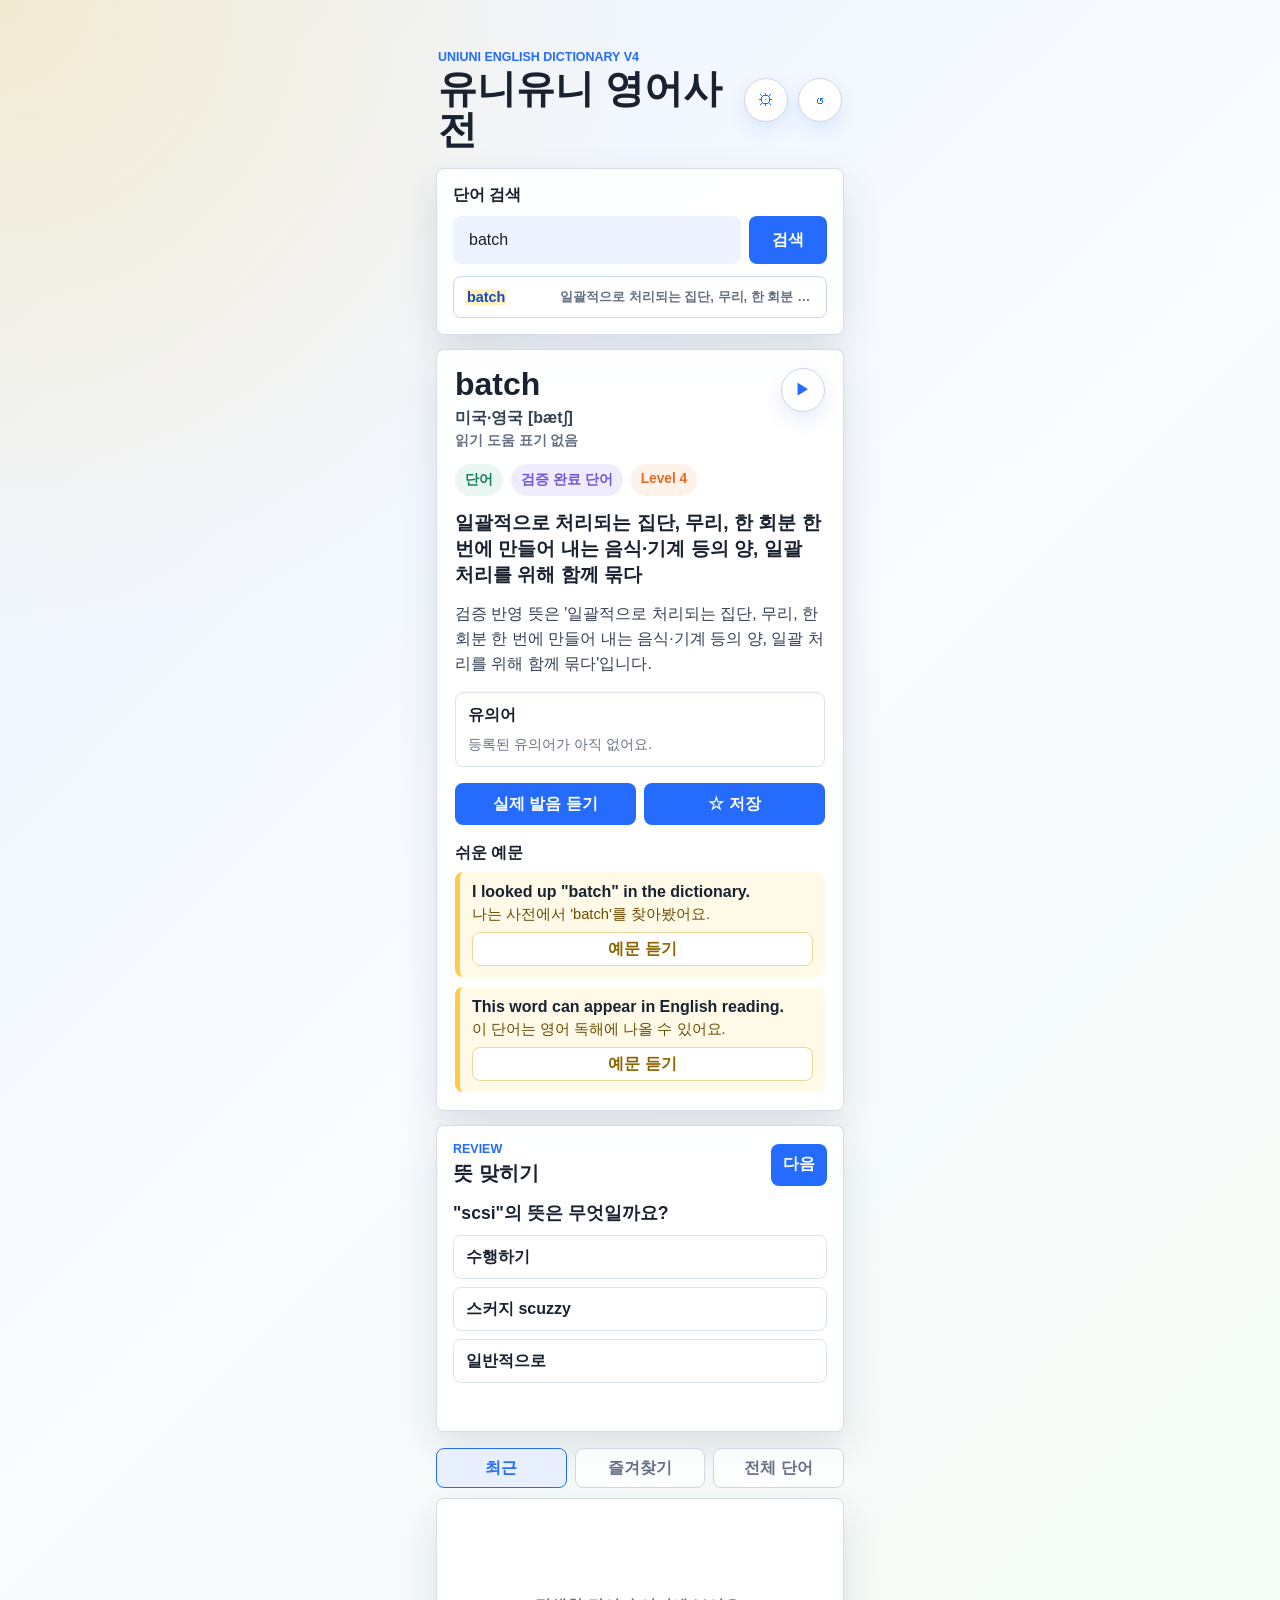
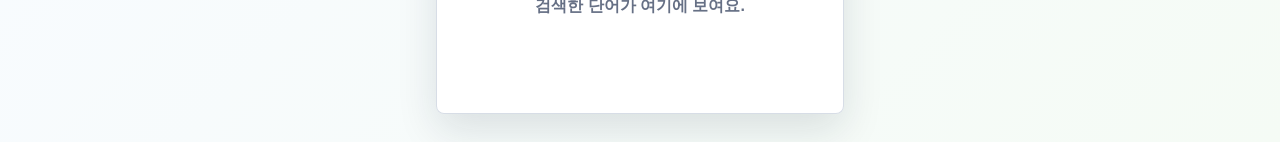
==== docs/index.html @ 1363a423 "Update dictionary app v71" ====
<!doctype html>
<html lang="ko">
  <head>
    <meta charset="UTF-8" />
    <meta name="viewport" content="width=device-width, initial-scale=1.0" />
    <meta name="theme-color" content="#246bfe" />
    <meta name="description" content="유니유니 영어사전, 한영사전, 발음, 예문, 업무 영어 학습이 가능한 앱" />
    <link rel="manifest" href="manifest.json" />
    <link rel="icon" href="icon.svg" type="image/svg+xml" />
    <link rel="apple-touch-icon" href="icon.svg" />
    <title>유니유니 영어사전 V4</title>
    <link rel="stylesheet" href="styles.css" />
  </head>
  <body>
    <main class="app-shell">
      <section class="top-bar" aria-label="앱 소개">
        <div>
          <p class="eyebrow">UNIUNI ENGLISH DICTIONARY V4</p>
          <h1>유니유니 영어사전</h1>
        </div>
        <div class="top-actions">
          <button class="icon-button" id="propertiesButton" type="button" title="속성 보기" aria-label="속성 보기">
            <span aria-hidden="true">&#9881;</span>
          </button>
          <button class="icon-button" id="clearAllButton" type="button" title="기록 지우기" aria-label="기록 지우기">
            <span aria-hidden="true">↺</span>
          </button>
        </div>
      </section>

      <section class="search-panel" aria-label="단어 검색">
        <label for="searchInput">단어 검색</label>
        <div class="search-row">
          <input id="searchInput" type="search" placeholder="apple 또는 사과" autocomplete="off" />
          <button id="searchButton" type="button">검색</button>
        </div>
        <div class="suggestions" id="suggestions" aria-label="추천 단어"></div>
      </section>

      <section class="result-panel" id="resultPanel" aria-live="polite"></section>

      <section class="quiz-panel" aria-label="단어 퀴즈">
        <div class="quiz-heading">
          <div>
            <p class="eyebrow">Review</p>
            <h2>뜻 맞히기</h2>
          </div>
          <button class="small-action" id="nextQuizButton" type="button">다음</button>
        </div>
        <p class="quiz-question" id="quizQuestion"></p>
        <div class="quiz-options" id="quizOptions"></div>
        <p class="quizFeedback" id="quizFeedback" aria-live="polite"></p>
      </section>

      <nav class="tabs" aria-label="단어 목록 보기">
        <button class="tab is-active" type="button" data-tab="recent">최근</button>
        <button class="tab" type="button" data-tab="favorites">즐겨찾기</button>
        <button class="tab" type="button" data-tab="all">전체 단어</button>
      </nav>

      <section class="word-list" id="wordList" aria-label="단어 목록"></section>
    </main>

    <div class="modal-backdrop" id="propertiesModal" hidden>
      <section class="properties-modal" role="dialog" aria-modal="true" aria-labelledby="propertiesTitle">
        <div class="properties-header">
          <div>
            <p class="eyebrow">App Status</p>
            <h2 id="propertiesTitle">사전 속성</h2>
          </div>
          <button class="icon-button modal-close" id="propertiesCloseButton" type="button" title="닫기" aria-label="닫기">
            <span aria-hidden="true">&times;</span>
          </button>
        </div>
        <div class="properties-body" id="propertiesBody"></div>
      </section>
    </div>

    <script src="vocab-bank.js"></script>
    <script src="top1000-supplement.js"></script>
    <script src="top2000-supplement.js"></script>
    <script src="top2200-supplement.js"></script>
    <script src="ministry3000-supplement.js"></script>
    <script src="verified-bank-supplement.js"></script>
    <script src="verified-meaning-overrides.js"></script>
    <script src="manual-meaning-overrides.js"></script>
    <script src="manual-extra-overrides.js"></script>
    <script src="manual-middle-school-additions.js"></script>
    <script src="manual-excluded-words.js"></script>
    <script src="manual-proper-noun-overrides.js"></script>
    <script src="naver-pronunciation-overrides.js"></script>
    <script src="manual-pronunciation-overrides.js"></script>
    <script src="app.js"></script>
    <script>
      if ("serviceWorker" in navigator) {
        window.addEventListener("load", () => {
          let refreshing = false;

          navigator.serviceWorker.addEventListener("controllerchange", () => {
            if (refreshing) {
              return;
            }
            refreshing = true;
            window.location.reload();
          });

          navigator.serviceWorker.register("./service-worker.js").then((registration) => {
            registration.update();

            if (registration.waiting) {
              registration.waiting.postMessage({ type: "SKIP_WAITING" });
            }

            registration.addEventListener("updatefound", () => {
              const newWorker = registration.installing;
              if (!newWorker) {
                return;
              }

              newWorker.addEventListener("statechange", () => {
                if (newWorker.state === "installed" && navigator.serviceWorker.controller) {
                  newWorker.postMessage({ type: "SKIP_WAITING" });
                }
              });
            });
          });
        });
      }
    </script>
  </body>
</html>
---- docs/styles.css ----
:root {
  color-scheme: light;
  --bg: #f4f7fb;
  --ink: #182230;
  --muted: #667085;
  --line: #d0d7e2;
  --panel: #ffffff;
  --blue: #246bfe;
  --blue-dark: #1649bb;
  --green: #17805b;
  --yellow: #ffc94a;
  --pink: #f45b8d;
  --orange: #e56a2c;
  --purple: #7255d8;
  --shadow: 0 16px 40px rgba(20, 32, 52, 0.12);
}

* {
  box-sizing: border-box;
}

body {
  min-height: 100vh;
  margin: 0;
  background:
    radial-gradient(circle at top left, rgba(255, 201, 74, 0.25), transparent 30%),
    linear-gradient(135deg, #edf4ff 0%, #f8fbff 48%, #f5fbf5 100%);
  color: var(--ink);
  font-family: "Segoe UI", "Apple SD Gothic Neo", Arial, sans-serif;
}

button,
input {
  font: inherit;
}

.app-shell {
  width: min(100%, 440px);
  min-height: 100vh;
  margin: 0 auto;
  padding: 20px 16px 28px;
}

.top-bar {
  display: flex;
  align-items: center;
  justify-content: space-between;
  gap: 16px;
  padding: 14px 2px 18px;
}

.top-actions {
  display: flex;
  align-items: center;
  gap: 10px;
}

.eyebrow {
  margin: 0 0 4px;
  color: var(--blue);
  font-size: 0.78rem;
  font-weight: 800;
  letter-spacing: 0;
  text-transform: uppercase;
}

h1 {
  margin: 0;
  font-size: clamp(1.85rem, 9vw, 2.45rem);
  line-height: 1.05;
}

.icon-button {
  display: grid;
  place-items: center;
  width: 44px;
  height: 44px;
  border: 1px solid var(--line);
  border-radius: 50%;
  background: var(--panel);
  color: var(--blue);
  box-shadow: 0 8px 20px rgba(36, 107, 254, 0.12);
  cursor: pointer;
}

.icon-button:active {
  transform: translateY(1px);
}

.search-panel,
.result-panel,
.word-list,
.quiz-panel {
  background: rgba(255, 255, 255, 0.92);
  border: 1px solid rgba(208, 215, 226, 0.85);
  border-radius: 8px;
  box-shadow: var(--shadow);
}

.search-panel {
  padding: 16px;
}

.search-panel label {
  display: block;
  margin-bottom: 10px;
  font-weight: 800;
}

.search-row {
  display: grid;
  grid-template-columns: 1fr 78px;
  gap: 8px;
}

input[type="search"] {
  min-width: 0;
  height: 48px;
  border: 2px solid transparent;
  border-radius: 8px;
  background: #eef4ff;
  color: var(--ink);
  padding: 0 14px;
  outline: none;
}

input[type="search"]:focus {
  border-color: var(--blue);
  background: #fff;
}

.search-row button,
.primary-action,
.small-action {
  border: 0;
  border-radius: 8px;
  background: var(--blue);
  color: #fff;
  font-weight: 800;
  cursor: pointer;
}

.search-row button {
  height: 48px;
}

.suggestions {
  display: flex;
  flex-wrap: wrap;
  gap: 8px;
  margin-top: 12px;
}

.suggestions.is-autocomplete {
  display: grid;
  gap: 6px;
}

.suggestion-chip {
  min-height: 34px;
  border: 1px solid #c9d8f5;
  border-radius: 999px;
  background: #fff;
  color: var(--blue);
  padding: 0 12px;
  font-size: 0.9rem;
  font-weight: 800;
  cursor: pointer;
}

.suggestion-chip.is-autocomplete {
  display: grid;
  grid-template-columns: minmax(86px, auto) 1fr;
  align-items: center;
  gap: 8px;
  width: 100%;
  min-height: 42px;
  border-radius: 8px;
  text-align: left;
}

.suggestion-word {
  color: var(--blue);
}

.suggestion-word mark {
  background: #fff2bf;
  color: var(--blue-dark);
  padding: 0 1px;
}

.suggestion-meaning {
  min-width: 0;
  color: var(--muted);
  font-size: 0.82rem;
  font-weight: 700;
  overflow: hidden;
  text-overflow: ellipsis;
  white-space: nowrap;
}

.search-row button:active,
.primary-action:active,
.small-action:active {
  background: var(--blue-dark);
}

.result-panel {
  min-height: 230px;
  margin-top: 14px;
  padding: 18px;
}

.empty-state {
  display: grid;
  align-content: center;
  min-height: 190px;
  color: var(--muted);
  text-align: center;
}

.word-heading {
  display: flex;
  align-items: flex-start;
  justify-content: space-between;
  gap: 14px;
}

.word-title {
  margin: 0;
  font-size: 2rem;
  line-height: 1.05;
}

.pronunciation {
  margin: 6px 0 0;
  color: var(--muted);
  font-weight: 700;
}

.pronunciation span {
  display: block;
}

.ipa-status {
  color: #344054;
}

.pron-help {
  margin-top: 3px;
  color: var(--muted);
  font-size: 0.86rem;
}

.badge-row {
  display: flex;
  flex-wrap: wrap;
  gap: 8px;
  margin: 14px 0;
}

.badge {
  border-radius: 999px;
  background: #e9f6f1;
  color: var(--green);
  padding: 7px 10px;
  font-size: 0.86rem;
  font-weight: 800;
}

.badge.category {
  background: #f0ecff;
  color: var(--purple);
}

.badge.level {
  background: #fff2e9;
  color: var(--orange);
}

.meaning {
  margin: 0 0 14px;
  font-size: 1.2rem;
  font-weight: 800;
}

.definition {
  margin: 0 0 16px;
  color: #344054;
  line-height: 1.55;
}

.sense-card {
  margin: 0 0 16px;
  border: 1px solid #dbe4f0;
  border-radius: 8px;
  background: #ffffff;
  padding: 12px;
}

.sense-card h3 {
  margin: 0 0 10px;
  font-size: 1rem;
}

.sense-list {
  display: grid;
  gap: 10px;
  margin: 0;
  padding-left: 22px;
}

.sense-list li {
  padding-left: 2px;
  color: #344054;
  line-height: 1.5;
}

.sense-part {
  display: inline-block;
  min-width: 38px;
  margin-right: 6px;
  border-radius: 999px;
  background: #eef6ff;
  color: var(--blue);
  font-size: 0.8rem;
  font-weight: 800;
  text-align: center;
}

.sense-meaning {
  font-weight: 750;
}

.sense-reference {
  margin-left: 4px;
  color: var(--muted);
  font-size: 0.9rem;
}

.inflection-card {
  margin: 0 0 16px;
  border: 1px solid #dbe4f0;
  border-radius: 8px;
  background: #fbfcff;
  padding: 12px;
}

.inflection-card h3 {
  margin: 0 0 10px;
  font-size: 1rem;
}

.inflection-list {
  display: grid;
  grid-template-columns: repeat(2, minmax(0, 1fr));
  gap: 10px;
  margin: 0;
}

.inflection-list div {
  min-width: 0;
  border-radius: 8px;
  background: #f3f7ff;
  padding: 10px;
}

.inflection-list dt {
  margin: 0 0 5px;
  color: var(--muted);
  font-size: 0.82rem;
  font-style: italic;
  font-weight: 750;
}

.inflection-list dd {
  margin: 0;
  color: var(--ink);
  font-size: 1.02rem;
  font-weight: 900;
  overflow-wrap: anywhere;
}

.synonym-card {
  margin: 0 0 16px;
  border: 1px solid #dbe4f0;
  border-radius: 8px;
  background: #ffffff;
  padding: 12px;
}

.synonym-card > strong {
  display: block;
  margin-bottom: 9px;
  color: var(--ink);
}

.synonym-list {
  display: flex;
  flex-wrap: wrap;
  gap: 8px;
}

.synonym-chip {
  border-radius: 999px;
  background: #e9f6f1;
  color: var(--green);
  padding: 7px 10px;
  font-size: 0.86rem;
  font-weight: 800;
}

.muted-note {
  color: var(--muted);
  font-size: 0.9rem;
}

.related-card {
  margin: 0 0 16px;
  border: 1px solid #e0d7f8;
  border-radius: 8px;
  background: #fbf9ff;
  padding: 12px;
}

.related-card > strong {
  display: block;
  margin-bottom: 9px;
  color: var(--ink);
}

.related-list {
  display: grid;
  grid-template-columns: repeat(auto-fit, minmax(130px, 1fr));
  gap: 8px;
}

.related-word {
  min-width: 0;
  border: 1px solid #d9cff4;
  border-radius: 8px;
  background: #ffffff;
  color: var(--ink);
  cursor: pointer;
  padding: 9px 10px;
  text-align: left;
}

.related-word span {
  display: block;
  font-weight: 900;
  overflow-wrap: anywhere;
}

.related-word small {
  display: block;
  margin-top: 4px;
  color: var(--muted);
  font-size: 0.78rem;
  line-height: 1.35;
  overflow-wrap: anywhere;
}

.structure-card {
  margin: 0 0 16px;
  border: 1px solid #c9d8f5;
  border-left: 5px solid var(--blue);
  border-radius: 8px;
  background: #f3f7ff;
  padding: 12px;
}

.structure-card > strong {
  display: block;
  color: var(--blue);
  font-size: 1.02rem;
}

.structure-parts {
  display: grid;
  gap: 6px;
  margin-top: 9px;
}

.structure-parts span {
  color: #344054;
  line-height: 1.45;
}

.structure-card p {
  margin: 10px 0 0;
  color: #344054;
  line-height: 1.55;
}

.actions,
.example-actions {
  display: grid;
  grid-template-columns: 1fr 1fr;
  gap: 8px;
  margin: 16px 0;
}

.example-actions {
  grid-template-columns: 1fr;
  margin: 8px 0 0;
}

.primary-action,
.small-action {
  min-height: 42px;
  padding: 0 12px;
}

.favorite-on {
  background: var(--pink);
}

.examples-title {
  margin: 18px 0 8px;
  font-size: 1rem;
}

.examples {
  display: grid;
  gap: 10px;
  margin: 0;
  padding: 0;
  list-style: none;
}

.example-card {
  border-left: 5px solid var(--yellow);
  border-radius: 8px;
  background: #fff9e8;
  padding: 11px 12px;
}

.example-card strong,
.example-card span {
  display: block;
}

.example-card span {
  margin-top: 4px;
  color: #6b4d00;
  font-size: 0.92rem;
}

.example-speak {
  min-height: 34px;
  border: 1px solid #ead99a;
  border-radius: 8px;
  background: #fff;
  color: #8a6500;
  font-weight: 800;
  cursor: pointer;
}

.quiz-panel {
  margin-top: 14px;
  padding: 16px;
}

.quiz-heading {
  display: flex;
  align-items: center;
  justify-content: space-between;
  gap: 12px;
}

.quiz-heading h2 {
  margin: 0;
  font-size: 1.25rem;
}

.quiz-question {
  margin: 14px 0 10px;
  font-size: 1.1rem;
  font-weight: 900;
}

.quiz-options {
  display: grid;
  gap: 8px;
}

.quiz-option {
  min-height: 44px;
  border: 1px solid #dbe4f0;
  border-radius: 8px;
  background: #fff;
  color: var(--ink);
  padding: 0 12px;
  text-align: left;
  font-weight: 800;
  cursor: pointer;
}

.quiz-option.correct {
  border-color: var(--green);
  background: #e9f6f1;
  color: var(--green);
}

.quiz-option.wrong {
  border-color: var(--pink);
  background: #fff0f5;
  color: #b91f55;
}

.quizFeedback {
  min-height: 22px;
  margin: 10px 0 0;
  color: var(--muted);
  font-weight: 800;
}

.tabs {
  display: grid;
  grid-template-columns: repeat(3, 1fr);
  gap: 8px;
  margin: 16px 0 10px;
}

.tab {
  min-width: 0;
  min-height: 40px;
  border: 1px solid var(--line);
  border-radius: 8px;
  background: rgba(255, 255, 255, 0.76);
  color: var(--muted);
  font-weight: 800;
  cursor: pointer;
}

.tab.is-active {
  border-color: var(--blue);
  background: #e8f0ff;
  color: var(--blue);
}

.word-list {
  display: grid;
  gap: 8px;
  min-height: 120px;
  padding: 12px;
}

.modal-backdrop[hidden] {
  display: none;
}

.modal-backdrop {
  position: fixed;
  inset: 0;
  z-index: 20;
  display: grid;
  align-items: end;
  background: rgba(24, 34, 48, 0.44);
  padding: 16px;
}

.properties-modal {
  width: min(100%, 440px);
  max-height: min(86vh, 760px);
  margin: 0 auto;
  overflow: hidden;
  border: 1px solid rgba(208, 215, 226, 0.92);
  border-radius: 8px;
  background: rgba(255, 255, 255, 0.98);
  box-shadow: 0 24px 56px rgba(20, 32, 52, 0.24);
}

.properties-header {
  display: flex;
  align-items: flex-start;
  justify-content: space-between;
  gap: 12px;
  padding: 18px 18px 14px;
  border-bottom: 1px solid #e5eaf3;
}

.properties-header h2 {
  margin: 0;
  font-size: 1.45rem;
}

.modal-close {
  flex: 0 0 auto;
}

.properties-body {
  display: grid;
  gap: 16px;
  max-height: calc(86vh - 88px);
  overflow: auto;
  padding: 16px 18px 18px;
}

.properties-section {
  display: grid;
  gap: 10px;
}

.properties-section h3 {
  margin: 0;
  font-size: 1rem;
}

.stats-grid {
  display: grid;
  grid-template-columns: repeat(2, minmax(0, 1fr));
  gap: 10px;
}

.stat-card {
  min-width: 0;
  border: 1px solid #dbe4f0;
  border-radius: 8px;
  background: #ffffff;
  padding: 12px;
}

.stat-card.level-card {
  background: #fbfcff;
}

.stat-label {
  margin: 0 0 6px;
  color: var(--muted);
  font-size: 0.84rem;
  font-weight: 750;
}

.stat-value {
  margin: 0;
  color: var(--ink);
  font-size: 1.32rem;
  font-weight: 900;
  overflow-wrap: anywhere;
}

.stat-helper {
  margin: 6px 0 0;
  color: var(--muted);
  font-size: 0.82rem;
  line-height: 1.45;
}

.summary-list,
.meta-list {
  display: grid;
  gap: 8px;
}

.summary-row,
.meta-row {
  display: flex;
  align-items: center;
  justify-content: space-between;
  gap: 10px;
  min-width: 0;
  border: 1px solid #e5eaf3;
  border-radius: 8px;
  background: #ffffff;
  padding: 11px 12px;
}

.summary-name,
.meta-label {
  min-width: 0;
  color: var(--ink);
  font-weight: 800;
  overflow-wrap: anywhere;
}

.summary-count,
.meta-value {
  flex: 0 0 auto;
  color: var(--blue);
  font-weight: 900;
}

.meta-value {
  color: var(--muted);
  text-align: right;
}

.properties-actions {
  display: grid;
  grid-template-columns: 1fr 1fr;
  gap: 8px;
}

.secondary-action {
  min-height: 42px;
  border: 1px solid #dbe4f0;
  border-radius: 8px;
  background: #ffffff;
  color: var(--ink);
  font-weight: 800;
  cursor: pointer;
}

.secondary-action:active {
  background: #f3f7ff;
}

body.modal-open {
  overflow: hidden;
}

.word-item {
  display: grid;
  grid-template-columns: 1fr auto;
  gap: 8px;
  align-items: center;
  width: 100%;
  min-height: 52px;
  border: 1px solid #e5eaf3;
  border-radius: 8px;
  background: #fff;
  padding: 10px 12px;
  text-align: left;
  cursor: pointer;
}

.word-item strong,
.word-item span {
  overflow-wrap: anywhere;
}

.word-item span {
  color: var(--muted);
  font-size: 0.88rem;
}

.mini-star {
  color: var(--pink);
  font-weight: 900;
}

@media (min-width: 700px) {
  .app-shell {
    padding-top: 36px;
  }
}

@media (max-width: 360px) {
  .actions,
  .properties-actions,
  .stats-grid {
    grid-template-columns: 1fr;
  }
}
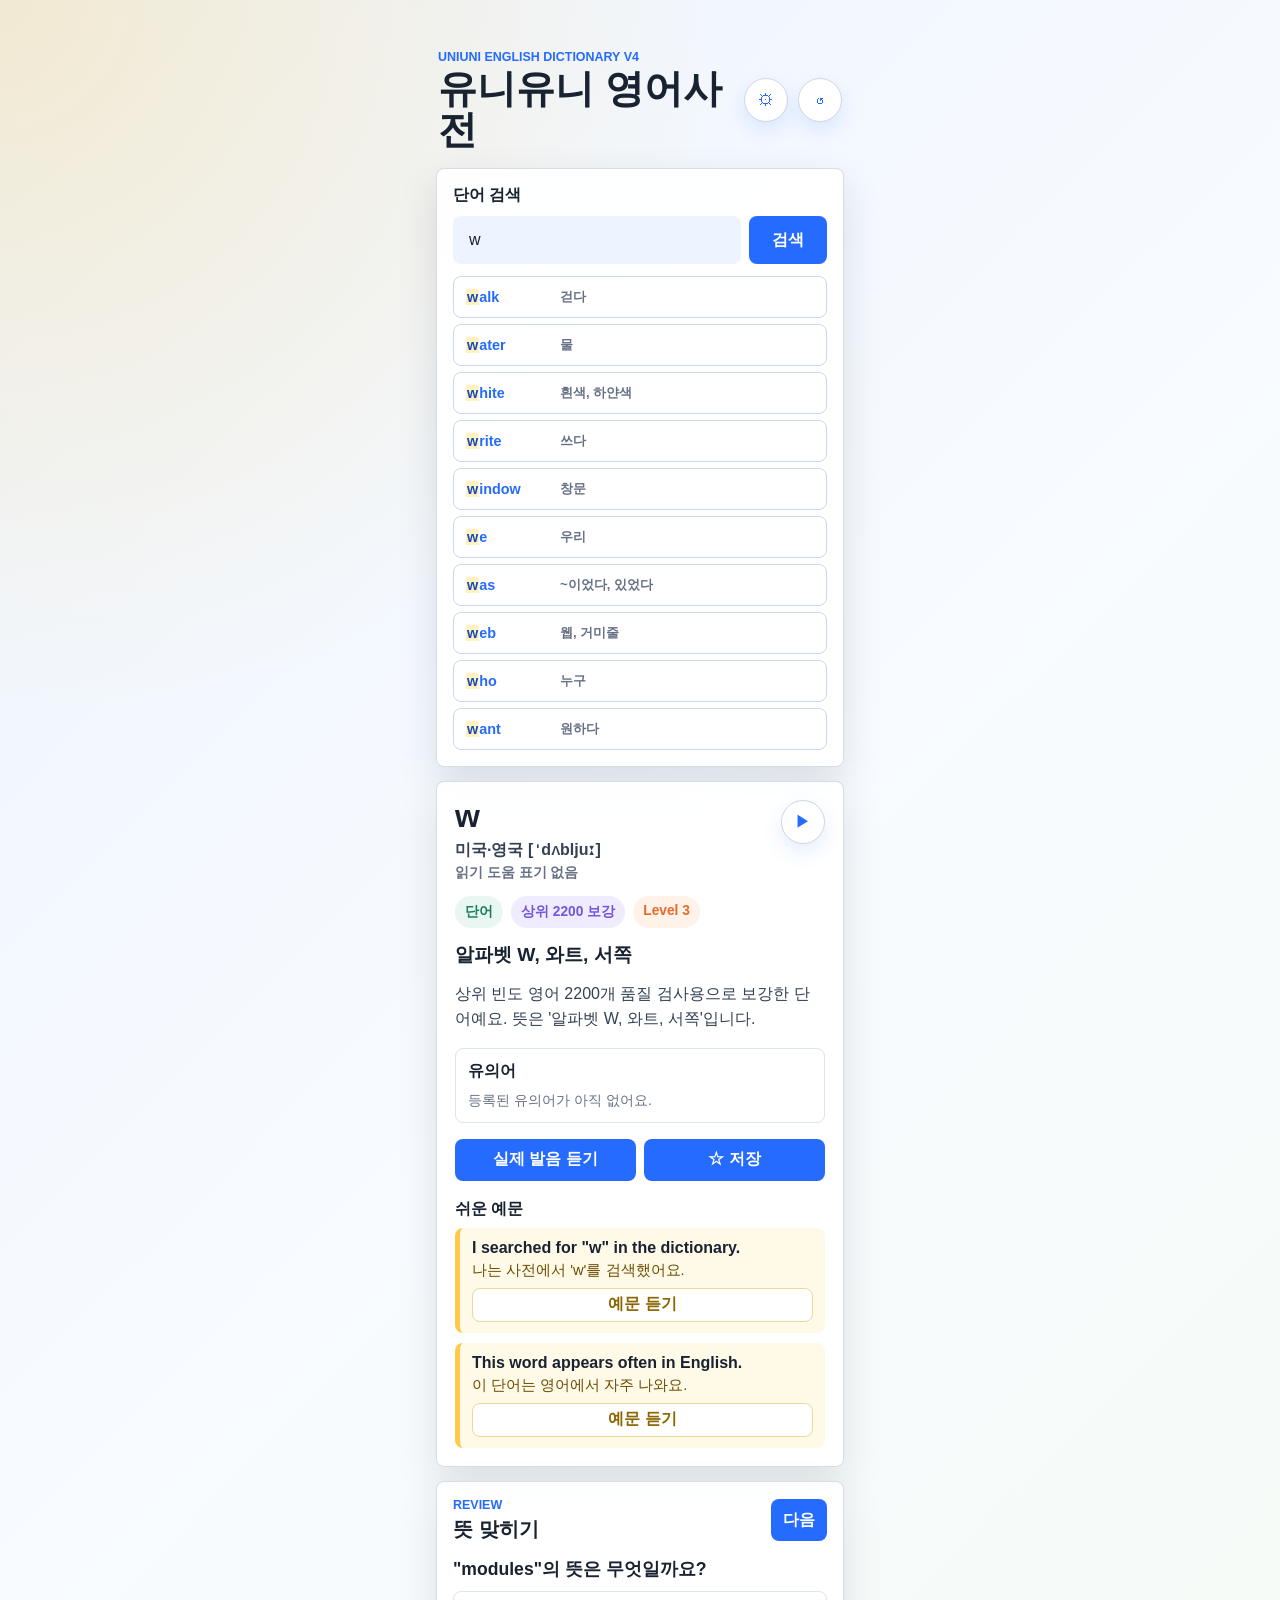
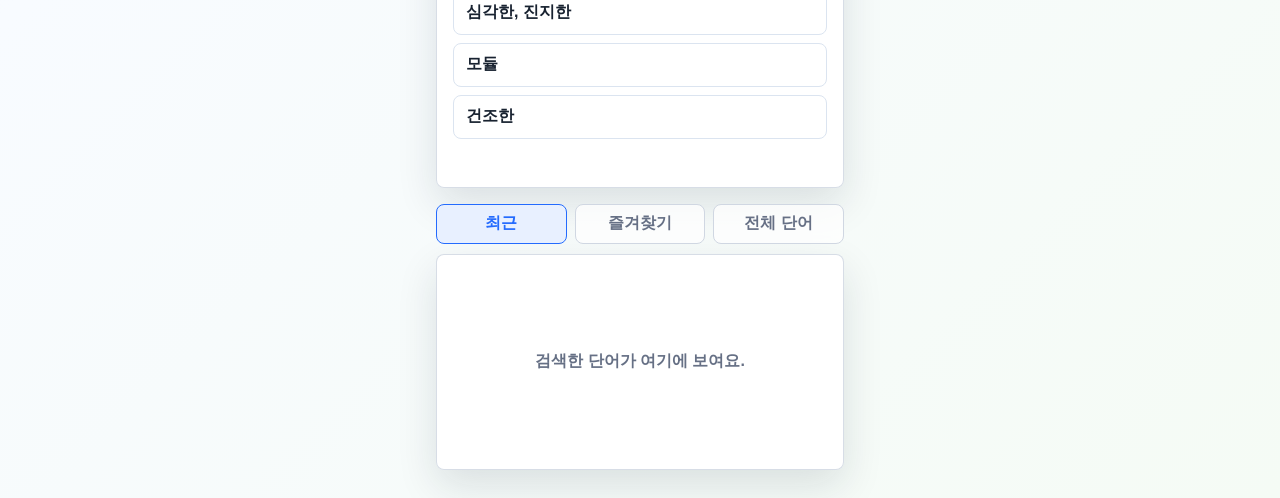
==== commit 99664e98: "Update middle school dictionary coverage v73" ====
--- a/docs/index.html
+++ b/docs/index.html
@@ -86,6 +86,8 @@
     <script src="manual-meaning-overrides.js"></script>
     <script src="manual-extra-overrides.js"></script>
     <script src="manual-middle-school-additions.js"></script>
+    <script src="manual-middle-school-core-additions.js"></script>
+    <script src="manual-middle-school-depth-additions.js"></script>
     <script src="manual-excluded-words.js"></script>
     <script src="manual-proper-noun-overrides.js"></script>
     <script src="naver-pronunciation-overrides.js"></script>
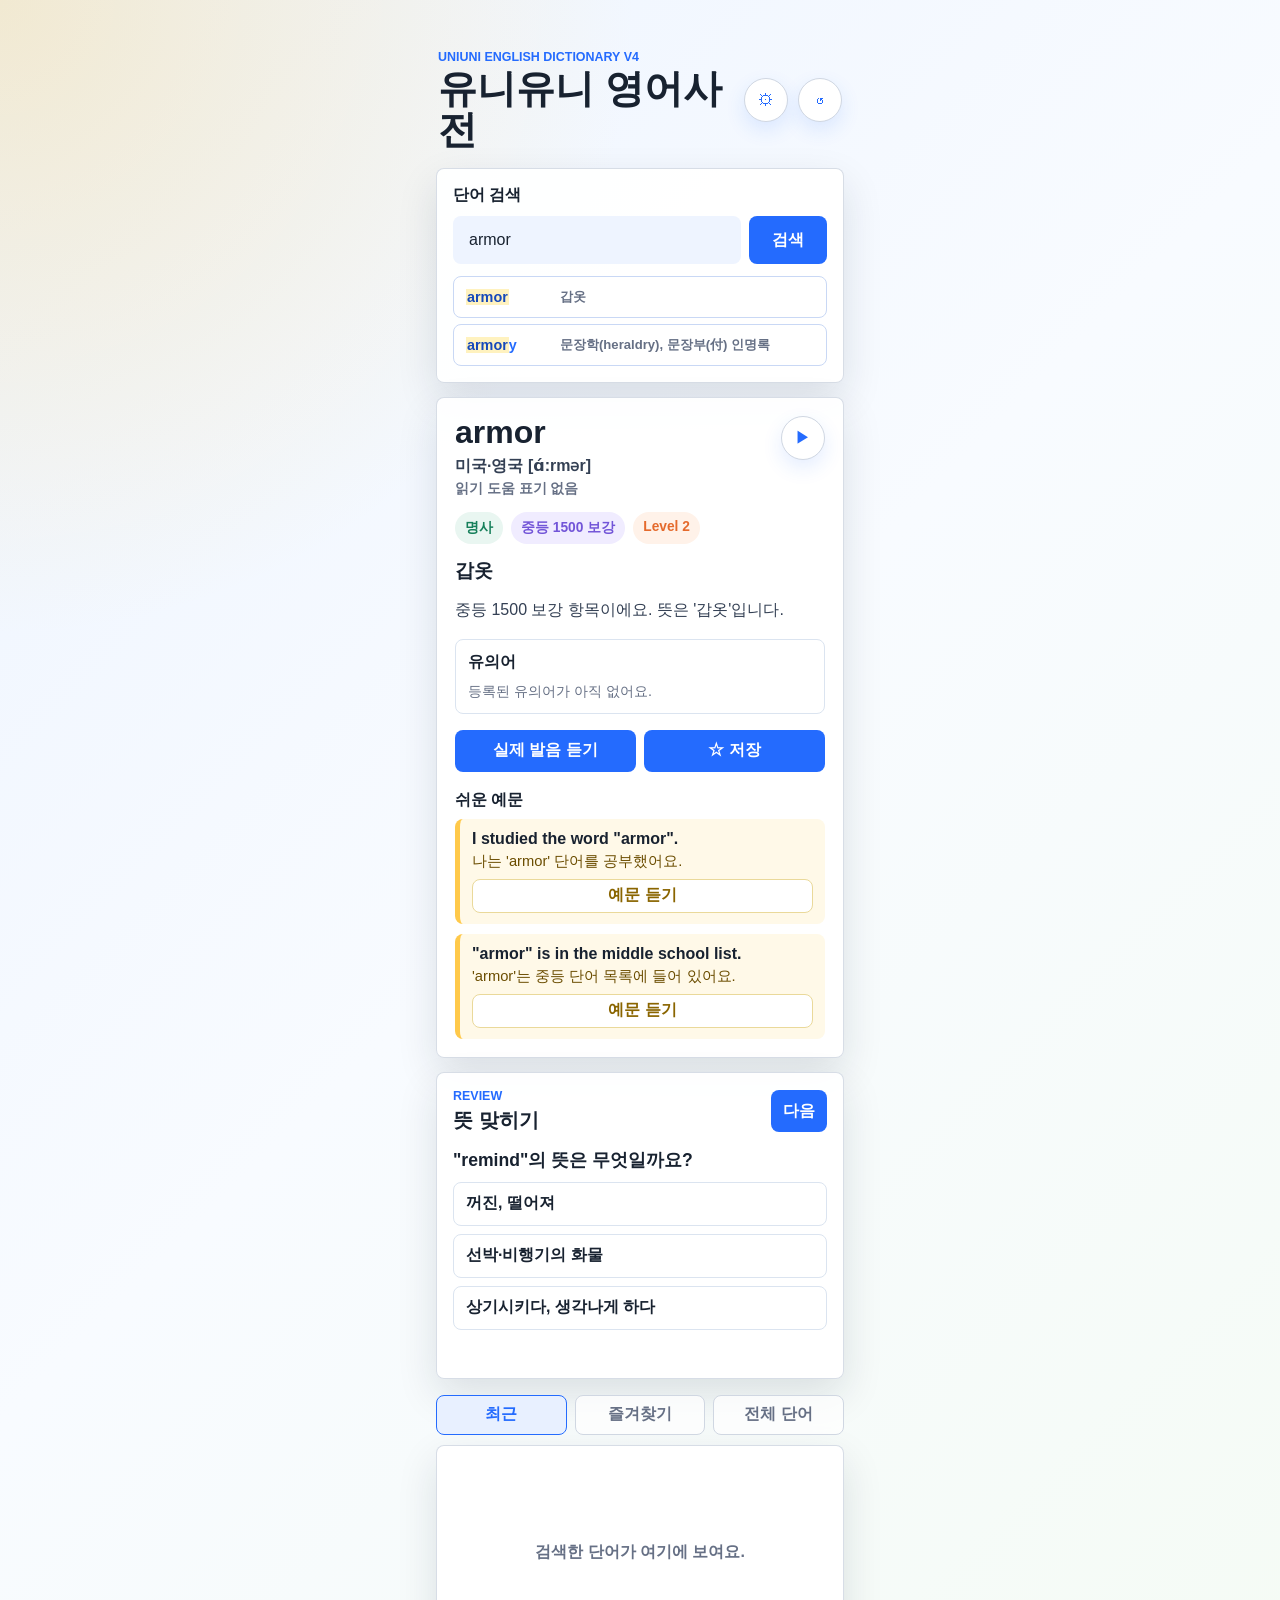
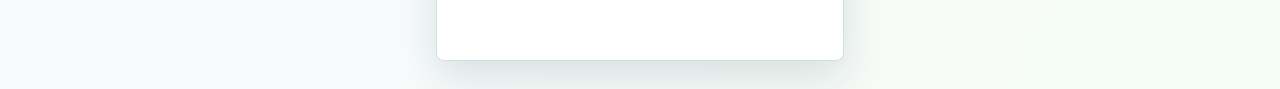
==== commit cfb4f7cd: "Add advanced phrase search coverage v75" ====
--- a/docs/index.html
+++ b/docs/index.html
@@ -88,6 +88,7 @@
     <script src="manual-middle-school-additions.js"></script>
     <script src="manual-middle-school-core-additions.js"></script>
     <script src="manual-middle-school-depth-additions.js"></script>
+    <script src="manual-phrase-additions.js"></script>
     <script src="manual-excluded-words.js"></script>
     <script src="manual-proper-noun-overrides.js"></script>
     <script src="naver-pronunciation-overrides.js"></script>
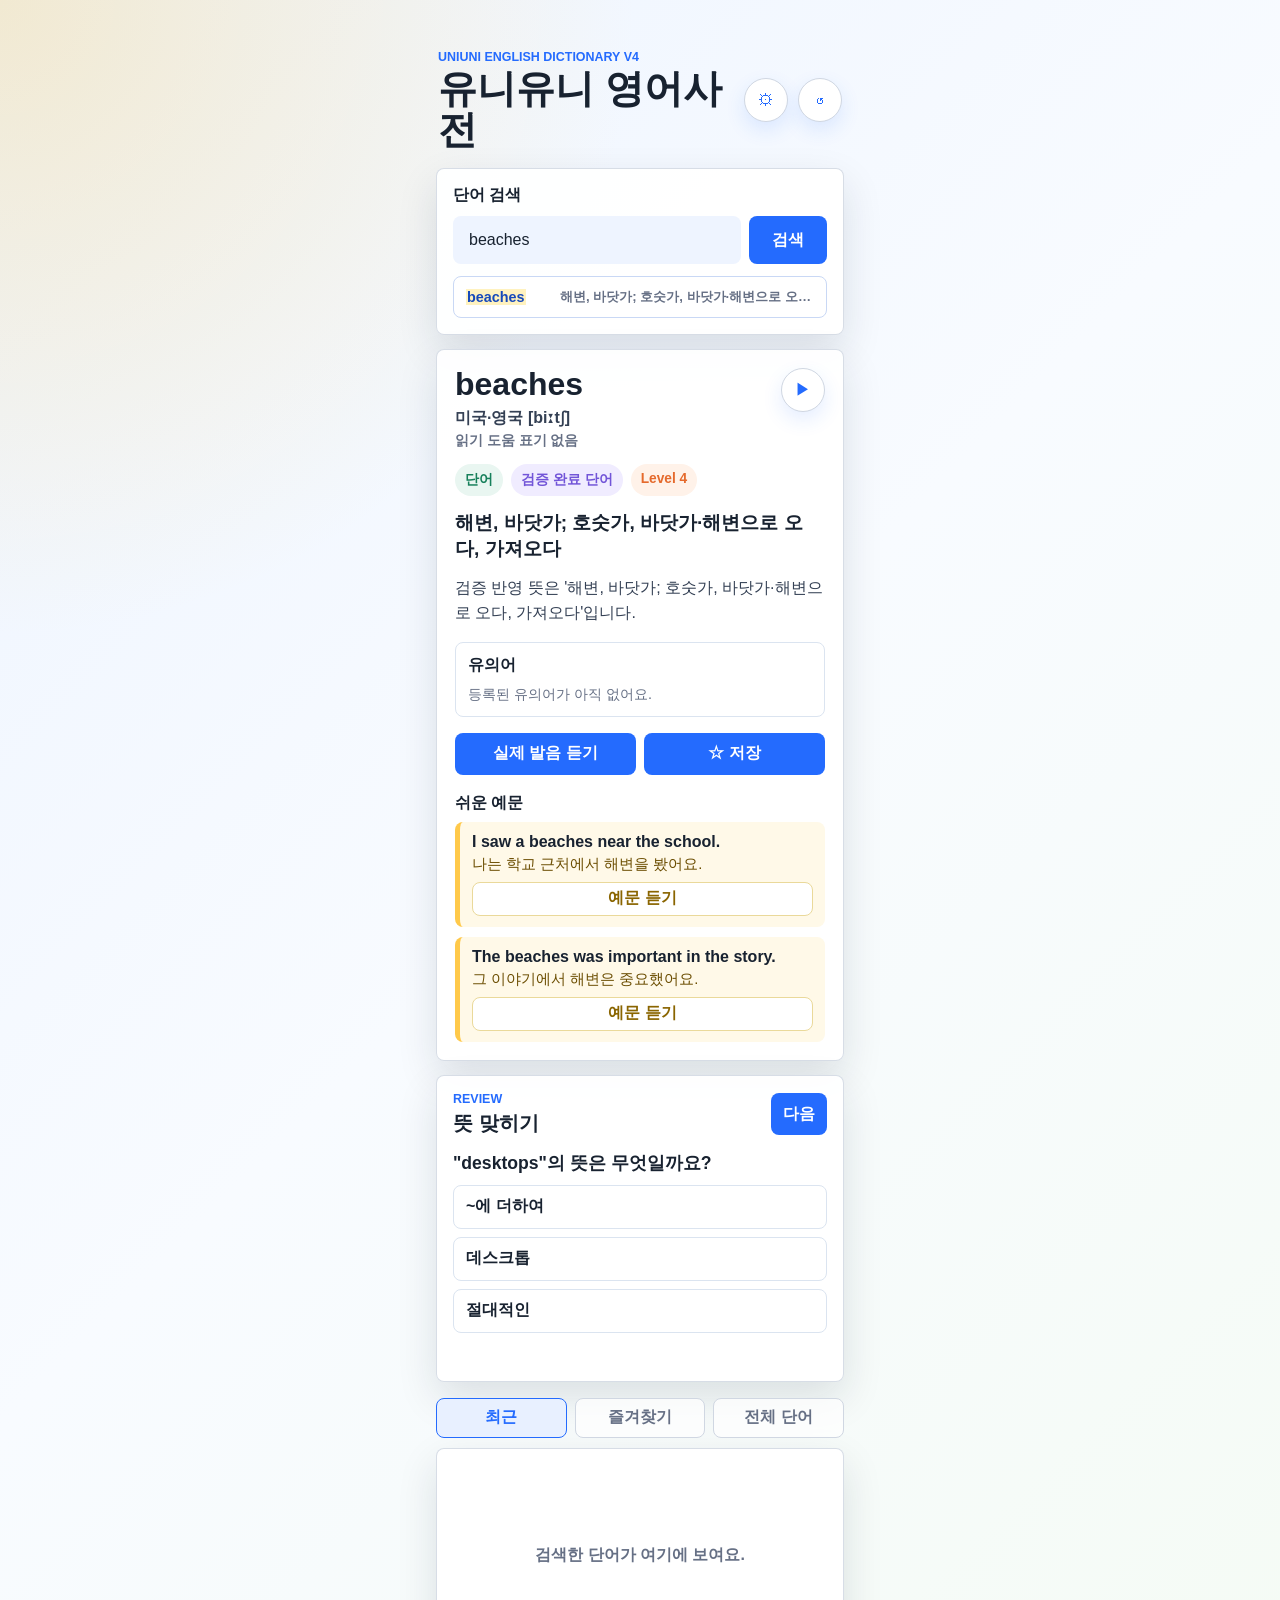
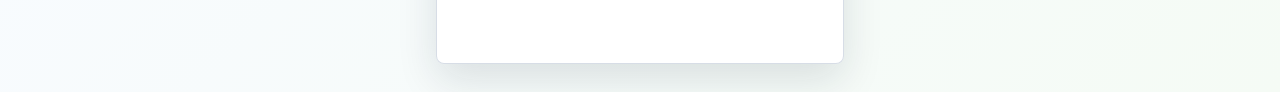
==== commit ed9571d4: "Add advanced dictionary vocabulary v79" ====
--- a/docs/index.html
+++ b/docs/index.html
@@ -88,10 +88,12 @@
     <script src="manual-middle-school-additions.js"></script>
     <script src="manual-middle-school-core-additions.js"></script>
     <script src="manual-middle-school-depth-additions.js"></script>
+    <script src="manual-high-school-depth-additions.js"></script>
     <script src="manual-phrase-additions.js"></script>
     <script src="manual-excluded-words.js"></script>
     <script src="manual-proper-noun-overrides.js"></script>
     <script src="naver-pronunciation-overrides.js"></script>
+    <script src="manual-high-school-pronunciation-overrides.js"></script>
     <script src="manual-pronunciation-overrides.js"></script>
     <script src="app.js"></script>
     <script>
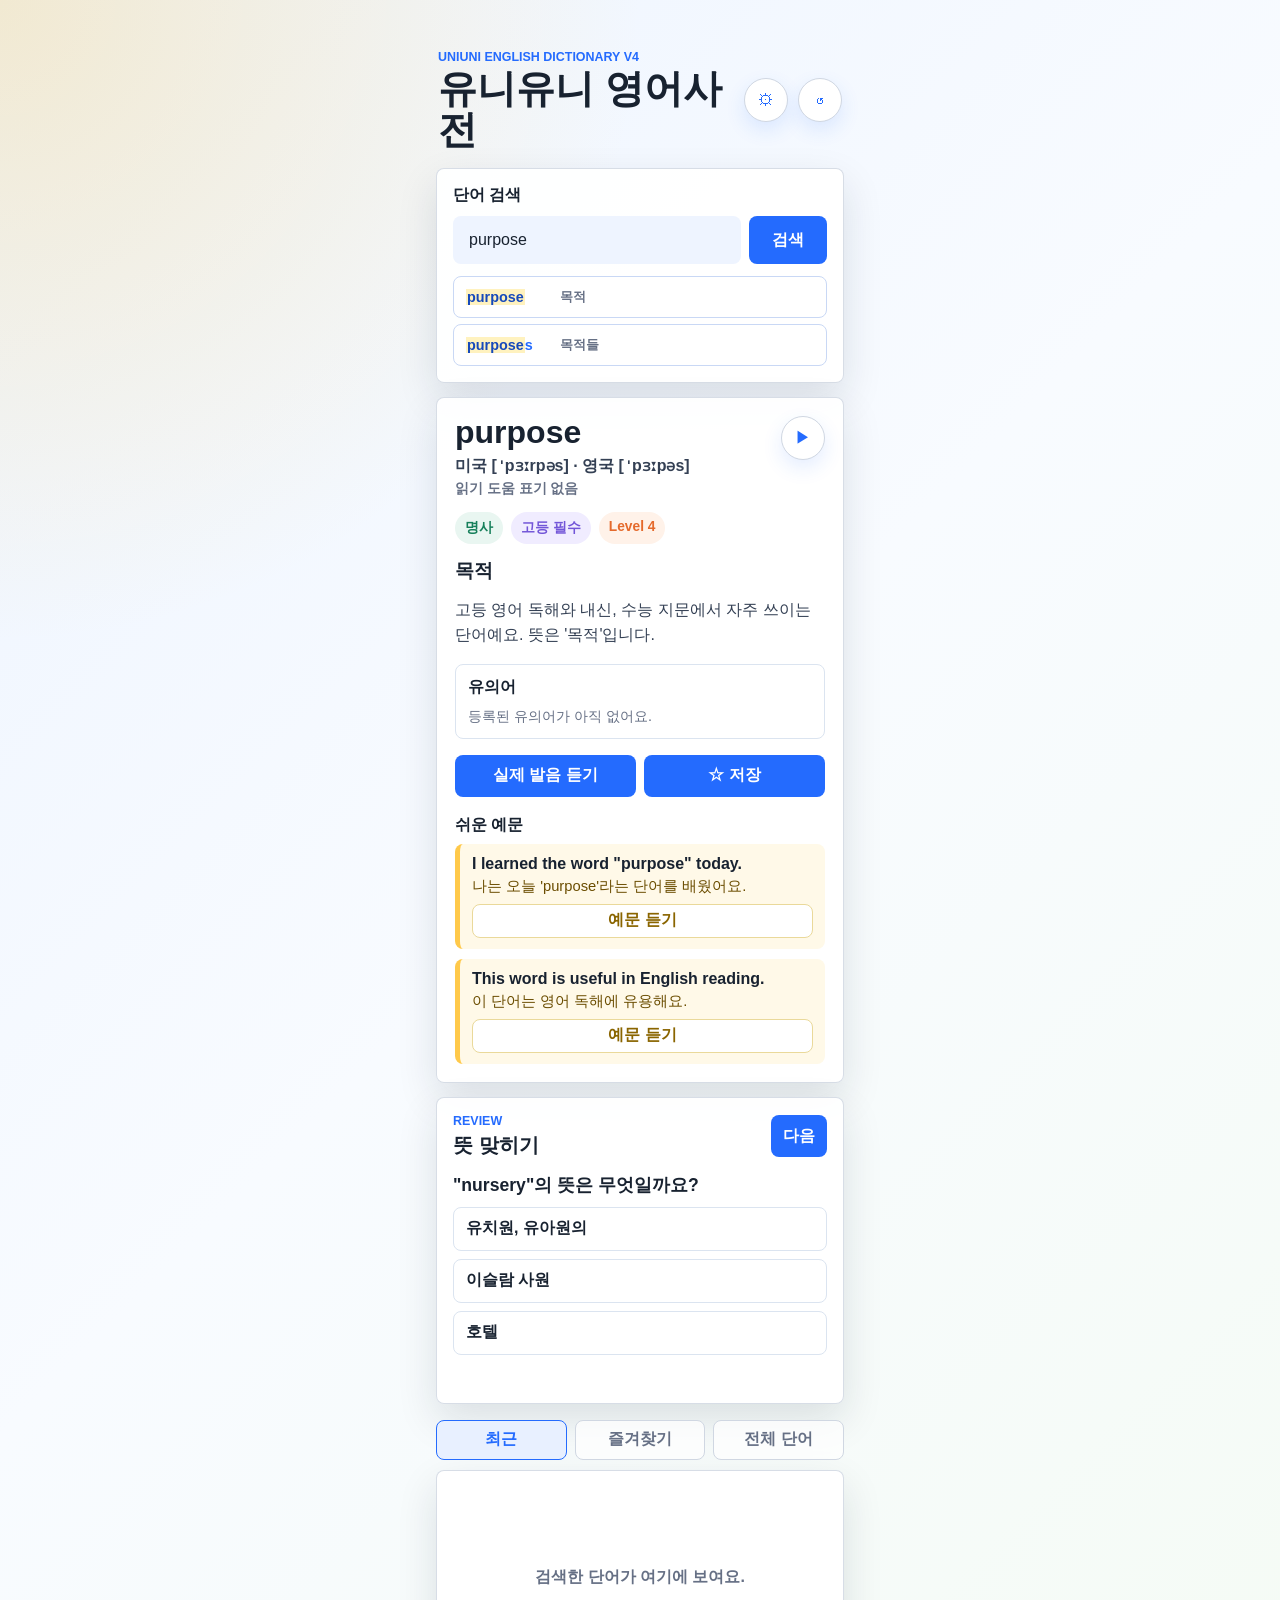
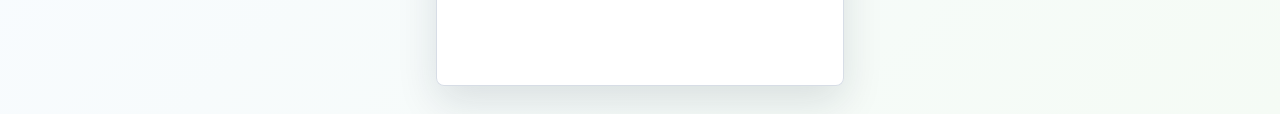
==== commit 00e3c047: "Add Oxford PDF vocabulary coverage v80" ====
--- a/docs/index.html
+++ b/docs/index.html
@@ -89,6 +89,7 @@
     <script src="manual-middle-school-core-additions.js"></script>
     <script src="manual-middle-school-depth-additions.js"></script>
     <script src="manual-high-school-depth-additions.js"></script>
+    <script src="manual-oxford-pdf-additions.js"></script>
     <script src="manual-phrase-additions.js"></script>
     <script src="manual-excluded-words.js"></script>
     <script src="manual-proper-noun-overrides.js"></script>
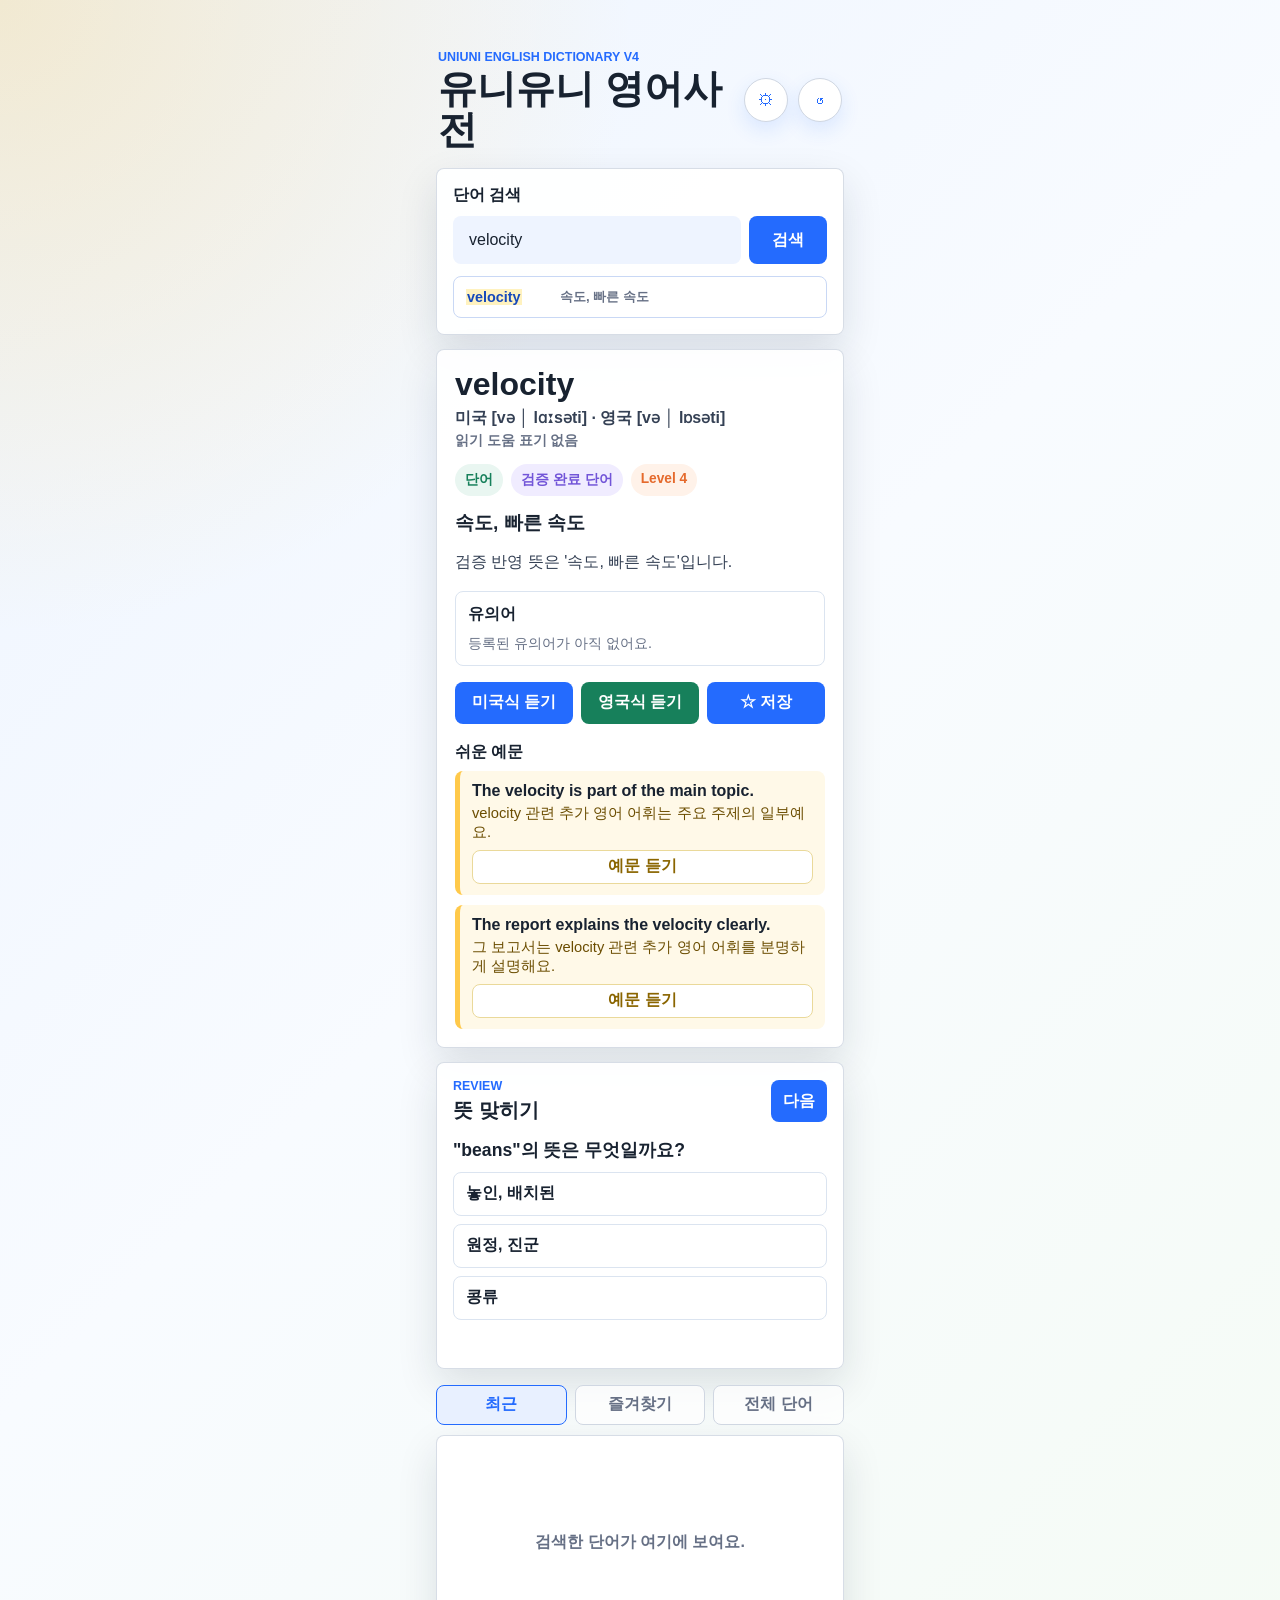
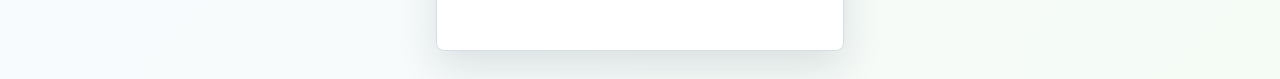
==== commit b8a11b89: "Add regional pronunciation and un-prefix words v86" ====
--- a/docs/index.html
+++ b/docs/index.html
@@ -96,6 +96,7 @@
     <script src="naver-pronunciation-overrides.js"></script>
     <script src="manual-high-school-pronunciation-overrides.js"></script>
     <script src="manual-pronunciation-overrides.js"></script>
+    <script src="manual-negative-prefix-additions.js"></script>
     <script src="app.js"></script>
     <script>
       if ("serviceWorker" in navigator) {
--- a/docs/styles.css
+++ b/docs/styles.css
@@ -496,7 +496,7 @@
 .actions,
 .example-actions {
   display: grid;
-  grid-template-columns: 1fr 1fr;
+  grid-template-columns: repeat(3, minmax(0, 1fr));
   gap: 8px;
   margin: 16px 0;
 }
@@ -514,6 +514,14 @@
 
 .favorite-on {
   background: var(--pink);
+}
+
+.pronunciation-action.british {
+  background: var(--green);
+}
+
+.pronunciation-action.british:active {
+  background: #08715e;
 }
 
 .examples-title {
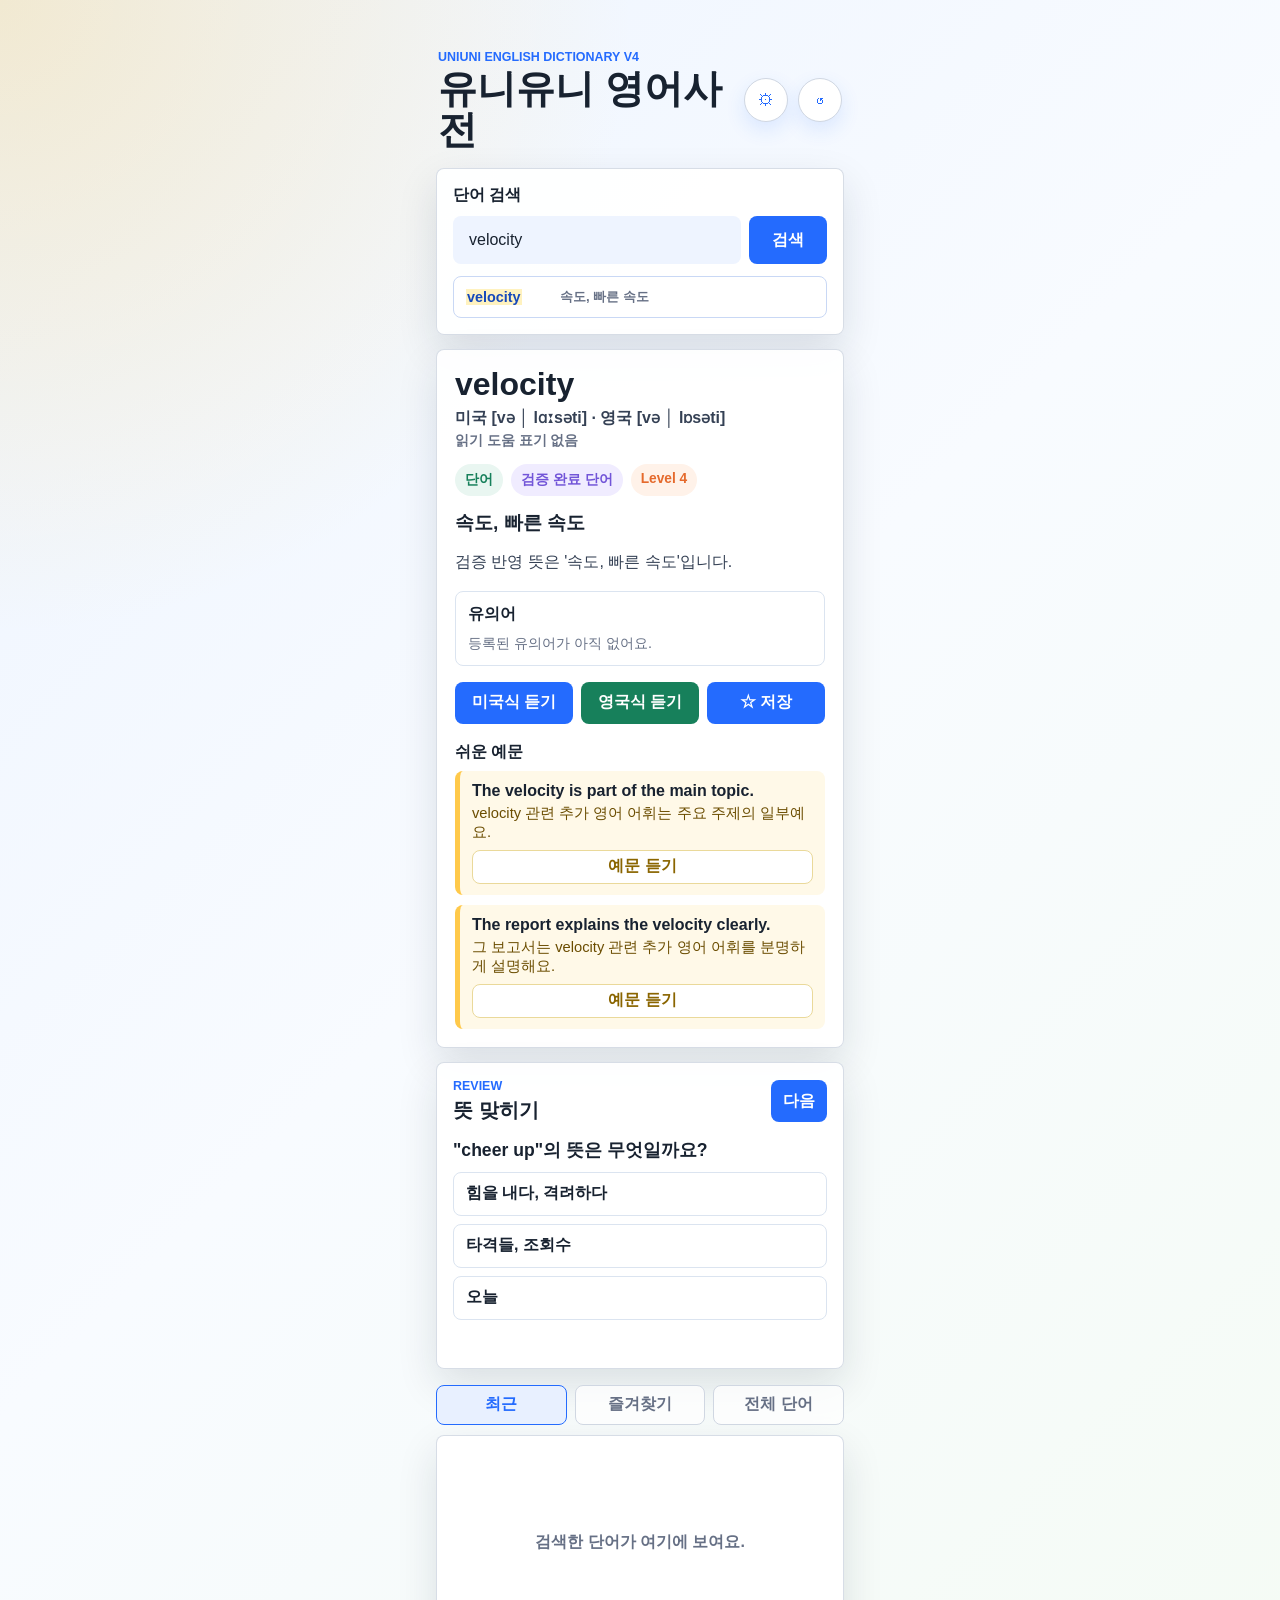
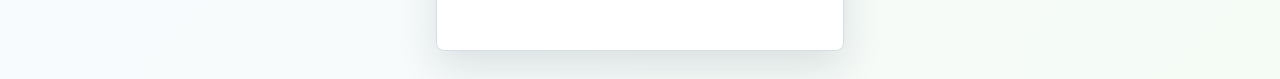
==== commit 46651dd9: "Improve pronunciation coverage and accent playback v87" ====
--- a/docs/index.html
+++ b/docs/index.html
@@ -94,6 +94,9 @@
     <script src="manual-excluded-words.js"></script>
     <script src="manual-proper-noun-overrides.js"></script>
     <script src="naver-pronunciation-overrides.js"></script>
+    <script src="public-pronunciation-supplement.js"></script>
+    <script src="cmudict-pronunciation-supplement.js"></script>
+    <script src="pronunciation-unavailable-reasons.js"></script>
     <script src="manual-high-school-pronunciation-overrides.js"></script>
     <script src="manual-pronunciation-overrides.js"></script>
     <script src="manual-negative-prefix-additions.js"></script>
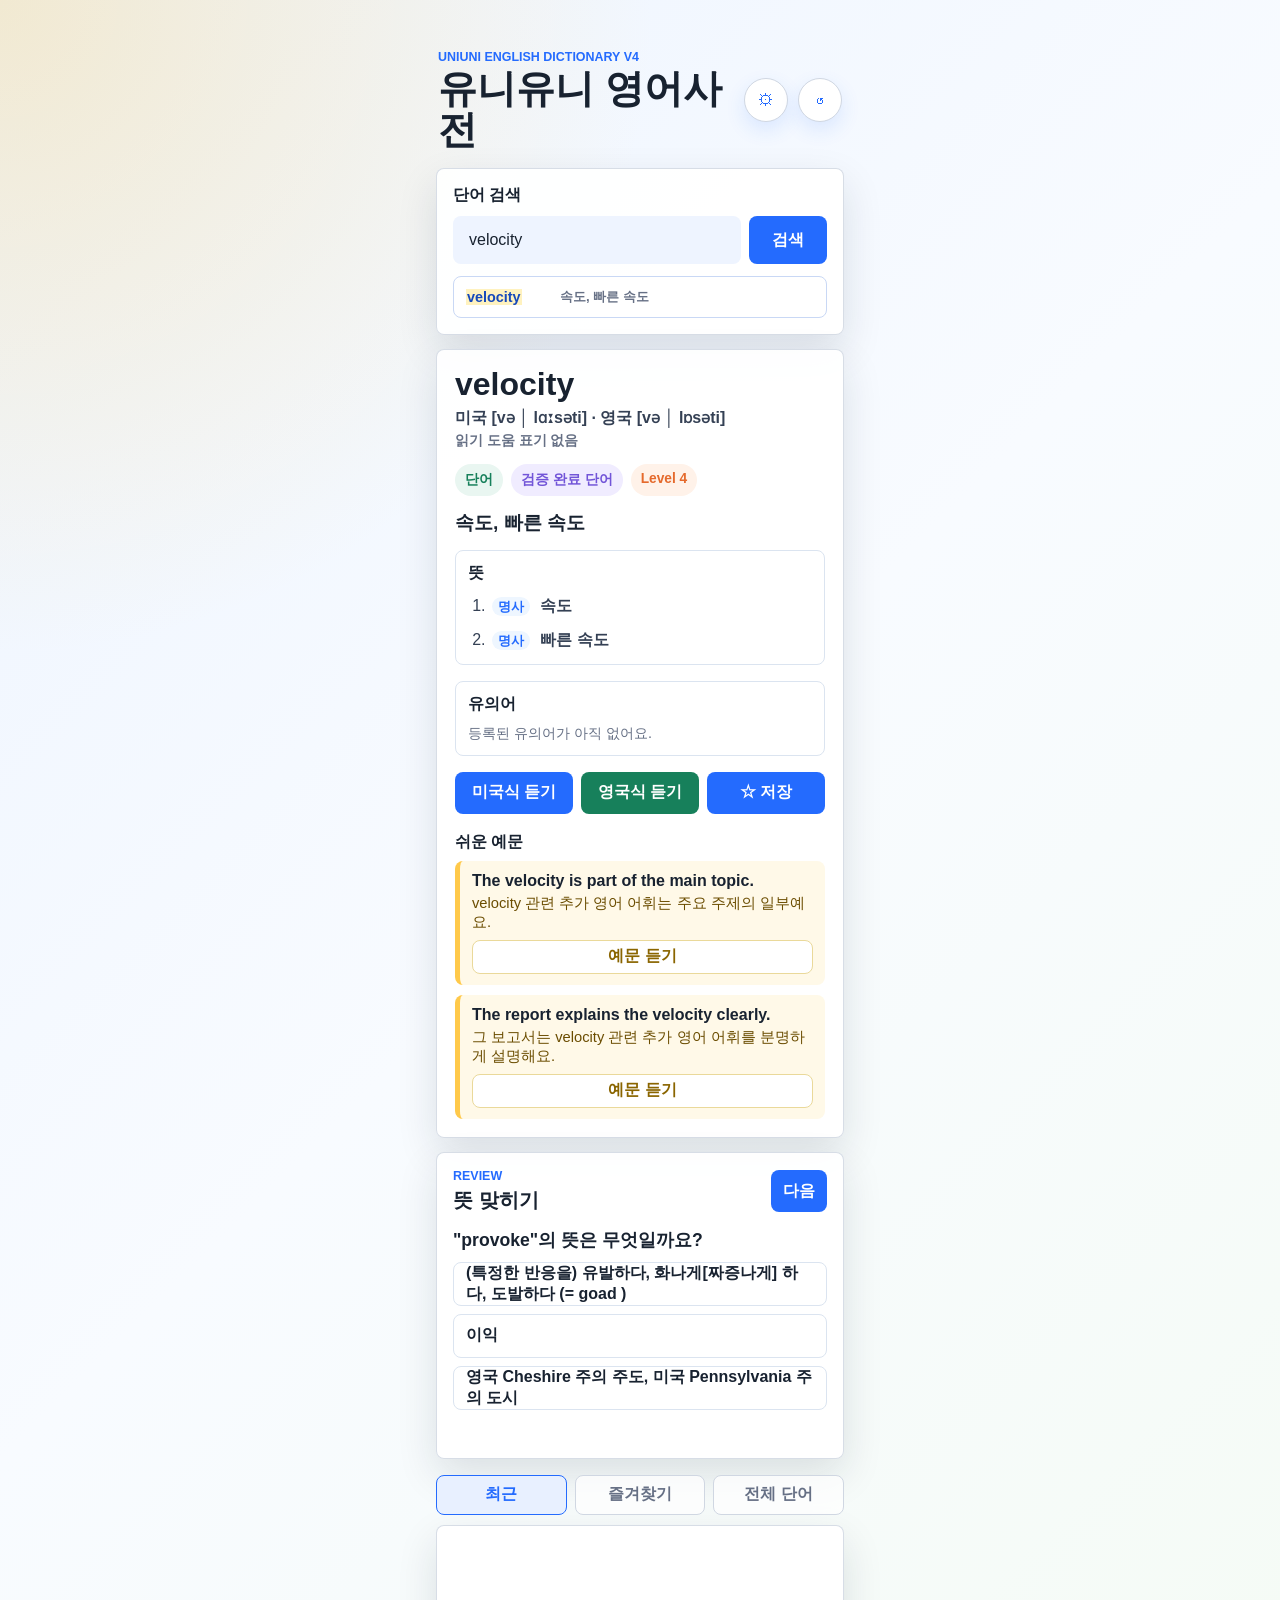
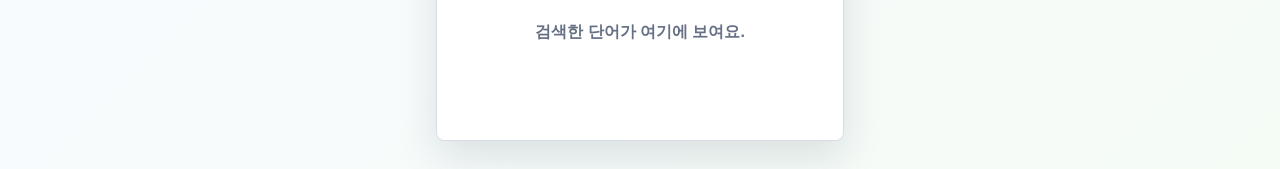
==== commit 35f8cd4f: "feat: 전체 단어 세부 뜻 표시 추가" ====
--- a/docs/index.html
+++ b/docs/index.html
@@ -83,6 +83,7 @@
     <script src="ministry3000-supplement.js"></script>
     <script src="verified-bank-supplement.js"></script>
     <script src="verified-meaning-overrides.js"></script>
+    <script src="detailed-sense-overrides.js"></script>
     <script src="manual-meaning-overrides.js"></script>
     <script src="manual-extra-overrides.js"></script>
     <script src="manual-middle-school-additions.js"></script>
